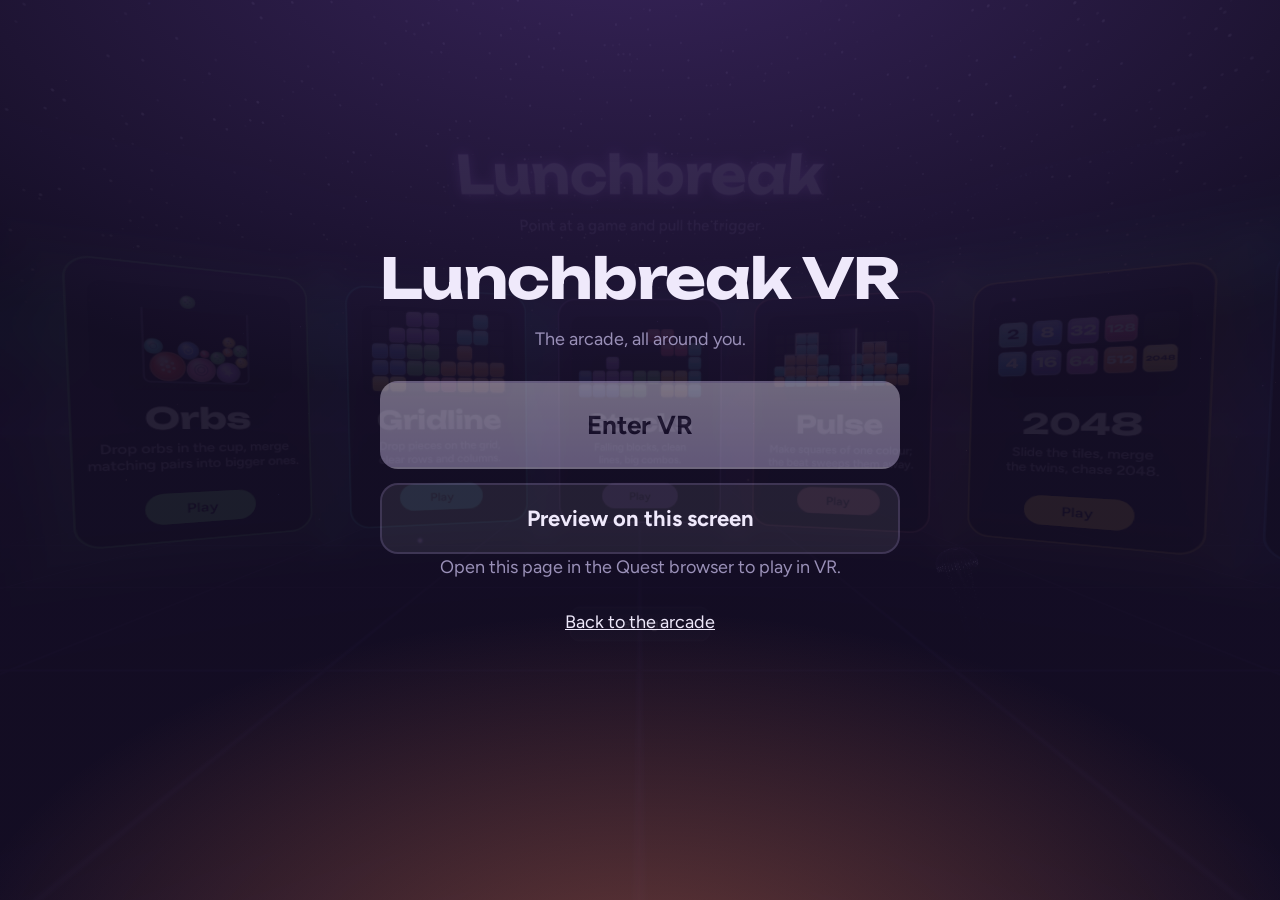
==== vr.html @ 334d7720 "Deploy c5d18cc" ====
<!doctype html>
<html lang="en">
  <head>
    <meta charset="UTF-8" />
    <meta name="viewport" content="width=device-width, initial-scale=1, viewport-fit=cover" />
    <meta name="theme-color" content="#140e24" />
    <meta name="robots" content="noindex, nofollow" />
    <link rel="manifest" href="./vr.webmanifest" />
    <link rel="icon" href="./icons/icon.svg" type="image/svg+xml" />
    <link rel="apple-touch-icon" href="./icons/apple-touch-icon.png" />
    <title>Lunchbreak VR</title>
    <script type="module" crossorigin src="./assets/vr-BE7h3AgM.js"></script>
    <link rel="modulepreload" crossorigin href="./assets/registry-BrJNY1yS.js">
    <link rel="stylesheet" crossorigin href="./assets/registry-CEw8fi06.css">
    <link rel="stylesheet" crossorigin href="./assets/vr-CrEPD-GL.css">
  </head>
  <body>
    <div id="vr"></div>
  </body>
</html>
---- assets/registry-CEw8fi06.css ----
@font-face{font-family:Unbounded Variable;font-style:normal;font-display:swap;font-weight:200 900;src:url([data-uri])format("woff2-variations");unicode-range:U+460-52F,U+1C80-1C8A,U+20B4,U+2DE0-2DFF,U+A640-A69F,U+FE2E-FE2F}@font-face{font-family:Unbounded Variable;font-style:normal;font-display:swap;font-weight:200 900;src:url(./unbounded-cyrillic-wght-normal-C627f1f8.woff2)format("woff2-variations");unicode-range:U+301,U+400-45F,U+490-491,U+4B0-4B1,U+2116}@font-face{font-family:Unbounded Variable;font-style:normal;font-display:swap;font-weight:200 900;src:url(./unbounded-vietnamese-wght-normal-rat7GD3o.woff2)format("woff2-variations");unicode-range:U+102-103,U+110-111,U+128-129,U+168-169,U+1A0-1A1,U+1AF-1B0,U+300-301,U+303-304,U+308-309,U+323,U+329,U+1EA0-1EF9,U+20AB}@font-face{font-family:Unbounded Variable;font-style:normal;font-display:swap;font-weight:200 900;src:url(./unbounded-latin-ext-wght-normal-D6H-S6MW.woff2)format("woff2-variations");unicode-range:U+100-2BA,U+2BD-2C5,U+2C7-2CC,U+2CE-2D7,U+2DD-2FF,U+304,U+308,U+329,U+1D00-1DBF,U+1E00-1E9F,U+1EF2-1EFF,U+2020,U+20A0-20AB,U+20AD-20C0,U+2113,U+2C60-2C7F,U+A720-A7FF}@font-face{font-family:Unbounded Variable;font-style:normal;font-display:swap;font-weight:200 900;src:url(./unbounded-latin-wght-normal-D5afBTBx.woff2)format("woff2-variations");unicode-range:U+??,U+131,U+152-153,U+2BB-2BC,U+2C6,U+2DA,U+2DC,U+304,U+308,U+329,U+2000-206F,U+20AC,U+2122,U+2191,U+2193,U+2212,U+2215,U+FEFF,U+FFFD}@font-face{font-family:Figtree Variable;font-style:normal;font-display:swap;font-weight:300 900;src:url(./figtree-latin-ext-wght-normal-DCwSJGxG.woff2)format("woff2-variations");unicode-range:U+100-2BA,U+2BD-2C5,U+2C7-2CC,U+2CE-2D7,U+2DD-2FF,U+304,U+308,U+329,U+1D00-1DBF,U+1E00-1E9F,U+1EF2-1EFF,U+2020,U+20A0-20AB,U+20AD-20C0,U+2113,U+2C60-2C7F,U+A720-A7FF}@font-face{font-family:Figtree Variable;font-style:normal;font-display:swap;font-weight:300 900;src:url(./figtree-latin-wght-normal-D_ZTVpCC.woff2)format("woff2-variations");unicode-range:U+??,U+131,U+152-153,U+2BB-2BC,U+2C6,U+2DA,U+2DC,U+304,U+308,U+329,U+2000-206F,U+20AC,U+2122,U+2191,U+2193,U+2212,U+2215,U+FEFF,U+FFFD}:root{--ink:#140e24;--dusk:#24173b;--plum:#3b2660;--text:#efe9fb;--muted:#9a90b8;--line:#c4b0ff29;--panel:#1e1434db;--gold:#ffd166;--violet:#c38bff;--font-display:"Unbounded Variable", "Arial Rounded MT Bold", system-ui, sans-serif;--font-body:"Figtree Variable", system-ui, -apple-system, "Segoe UI", sans-serif;--lightningcss-light: ;--lightningcss-dark:initial;color-scheme:dark}*{box-sizing:border-box}html,body{min-height:100%;margin:0}body{background:radial-gradient(110% 70% at 50% -12%, var(--plum) 0%, #1d1332 52%, var(--ink) 100%) fixed, var(--ink);color:var(--text);font-family:var(--font-body);-webkit-font-smoothing:antialiased;-webkit-tap-highlight-color:transparent;font-size:16px;line-height:1.5}body[data-view=game]{overscroll-behavior:none;touch-action:none;-webkit-user-select:none;user-select:none;-webkit-touch-callout:none;position:fixed;inset:0;overflow:hidden}#app{min-height:100dvh}button{font:inherit;color:inherit}:focus-visible{outline:2px solid var(--violet);outline-offset:3px}.home{max-width:760px;padding:max(56px, env(safe-area-inset-top)) 16px 48px;margin:0 auto}.home-mark{font-family:var(--font-display);letter-spacing:-.03em;align-items:flex-end;gap:.08em;margin:0;font-size:clamp(36px,8vw,60px);font-weight:700;line-height:1;display:flex}.mark-block{background:linear-gradient(180deg, #ffe4a3, var(--gold) 45%, #c99c3e);border-radius:.09em;width:.36em;height:.36em;box-shadow:inset 0 .04em #ffffff73}.mark-block:nth-child(2){background:linear-gradient(#a6efff,#5ee0f0 45%,#3aa6b4);height:.74em}.mark-block:nth-child(3){background:linear-gradient(180deg, #e3c8ff, var(--violet) 45%, #8e5fc2);margin-right:.22em}.home-sub{color:var(--muted);margin:12px 0 0;font-size:18px}.streak{border:1px dashed var(--line);background:#ffffff08;border-radius:16px;gap:2px;margin-top:22px;padding:12px 18px 12px 16px;display:inline-grid}.streak strong{font-family:var(--font-display);font-size:18px;font-weight:600}.streak span{color:var(--muted);font-size:14px}.streak.hot{border-style:solid;border-color:color-mix(in srgb, var(--gold) 50%, transparent);background:linear-gradient(90deg,#ffd1661f,#ffd16605)}.streak.hot strong{color:var(--gold)}.vr-link{border:1px solid color-mix(in srgb, var(--violet) 55%, transparent);color:var(--text);background:linear-gradient(90deg,#c38bff29,#c38bff08);border-radius:16px;gap:2px;margin:22px 0 0 12px;padding:12px 18px;text-decoration:none;display:inline-grid}.vr-link strong{font-family:var(--font-display);color:var(--violet);font-size:18px;font-weight:600}.vr-link span{color:var(--muted);font-size:14px}.game-list{gap:16px;margin-top:36px;display:grid}.game-card{background:var(--panel);border:1px solid var(--line);color:inherit;border-radius:22px;grid-template-columns:220px minmax(0,1fr) auto;grid-template-areas:"preview head play""preview bests play""preview daily play";align-content:center;column-gap:24px;padding:20px 24px 20px 20px;text-decoration:none;transition:border-color .15s,transform .15s;display:grid}a.game-card:hover{border-color:#c4b0ff6b;transform:translateY(-2px)}.game-preview{object-fit:contain;grid-area:preview;align-self:center;width:220px;min-width:0;height:112px;display:block}.game-head{grid-area:head;min-width:0}.game-head h2{font-family:var(--font-display);letter-spacing:-.01em;margin:0;font-size:26px;font-weight:600}.game-head p{color:var(--muted);margin:4px 0 10px}.game-bests{flex-wrap:wrap;grid-area:bests;gap:2px 16px;margin:0;padding:0;font-size:14px;list-style:none;display:flex}.game-card .game-daily{color:var(--gold);grid-area:daily;margin:10px 0 0;font-size:14px;font-weight:700}.game-card .game-daily.done{color:var(--muted);font-weight:600}.play-pill{background:var(--text);color:var(--ink);border-radius:999px;grid-area:play;align-self:center;padding:10px 22px;font-weight:800}@media (max-width:620px){.game-card{border-radius:18px;grid-template-columns:96px minmax(0,1fr) auto;grid-template-areas:"preview head head""bests bests bests""daily daily play";column-gap:14px;padding:14px 14px 14px 12px}.game-preview{width:96px;height:72px}.game-head{align-self:center}.game-head h2{font-size:21px}.game-head p{margin:2px 0 0;font-size:14px;line-height:1.35}.game-bests{color:color-mix(in srgb, var(--text) 85%, transparent);gap:0 12px;margin-top:10px;font-size:13px}.game-card .game-daily{align-self:center;margin:8px 0 0;font-size:13px}.play-pill{justify-self:end;margin-top:8px;padding:7px 16px;font-size:14px}}.touch-pad{touch-action:none;flex:none;justify-content:space-between;align-items:flex-end;gap:12px;padding:6px 14px 12px;display:flex}.pad-left{grid-template-columns:repeat(3, var(--pad,58px));grid-template-rows:repeat(2, var(--pad,58px));gap:8px;display:grid}.pad-hold{grid-area:1/1}.pad-up{grid-area:1/2}.pad-l{grid-area:2/1}.pad-down{grid-area:2/2}.pad-r{grid-area:2/3}.pad-right{align-items:flex-end;gap:12px;display:flex}.pad-btn{border:1px solid var(--line);color:var(--text);touch-action:none;-webkit-user-select:none;user-select:none;background:#ffffff12;border-radius:18px;place-items:center;padding:0;transition:background 80ms,transform 80ms;display:grid}.pad-ccw{width:calc(var(--pad,58px) * 1.1);height:calc(var(--pad,58px) * 1.1);border-radius:50%}.pad-cw{width:calc(var(--pad,58px) * 1.3);height:calc(var(--pad,58px) * 1.3);margin-bottom:calc(var(--pad,58px) * .55);border-radius:50%}.pad-btn.down{background:#c38bff61;transform:scale(.94)}.pad-hold span{font-size:14px;font-weight:800}.pad-btn svg{width:26px;height:26px}@media (max-width:380px){.touch-pad{--pad:50px}}
---- assets/vr-CrEPD-GL.css ----
body{background:#05040a;position:fixed;inset:0;overflow:hidden}#vr{position:absolute;inset:0}#vr canvas{touch-action:none;display:block}.vr-entry{background:radial-gradient(90% 70% at 50% 110%,#ff8a5c59 0%,#0000 60%),radial-gradient(110% 80% at 50% -10%,#3b2660f2 0%,#140e24eb 70%);place-items:center;padding:16px;transition:opacity .4s;display:grid;position:absolute;inset:0}.vr-entry[hidden]{display:none}.vr-card{text-align:center;width:min(520px,100%)}.vr-card h1{font-family:var(--font-display);letter-spacing:-.02em;margin:0 0 6px;font-size:clamp(36px,7vw,56px)}.vr-card p{color:var(--muted);margin:0 0 28px;font-size:18px}.vr-actions{gap:14px;display:grid}.vr-btn{appearance:none;border:2px solid var(--line);color:var(--text);font:700 22px var(--font-body);cursor:pointer;background:#ffffff12;border-radius:18px;padding:20px 24px}.vr-btn.primary{color:#1a1030;background:linear-gradient(#f3ecff,#d6c8f5);border-color:#0000;padding:26px 24px;font-size:26px}.vr-btn small{opacity:.7;margin-top:4px;font-size:15px;font-weight:500;display:block}.vr-btn:hover{border-color:var(--violet)}.vr-btn[disabled]{opacity:.4;cursor:default}.vr-note{color:var(--muted);margin-top:22px;font-size:15px}.vr-note a{color:var(--text)}.vr-back{appearance:none;border:1px solid var(--line);color:var(--text);font:600 15px var(--font-body);cursor:pointer;background:#140e24b3;border-radius:999px;padding:8px 16px;position:absolute;top:16px;left:16px}.vr-back[hidden]{display:none}
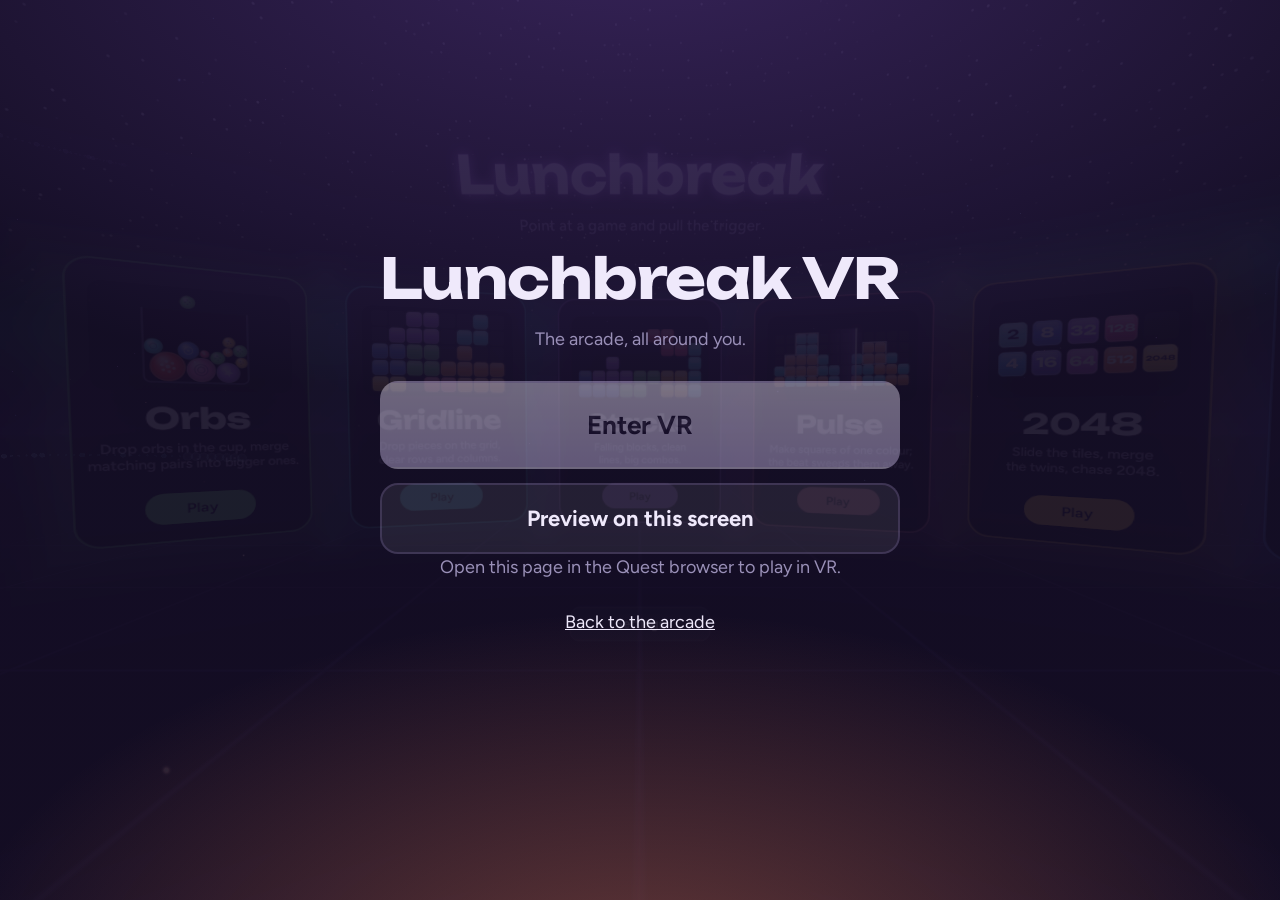
==== commit a837508c: "Deploy c56fcbf" ====
--- a/vr.html
+++ b/vr.html
@@ -9,7 +9,7 @@
     <link rel="icon" href="./icons/icon.svg" type="image/svg+xml" />
     <link rel="apple-touch-icon" href="./icons/apple-touch-icon.png" />
     <title>Lunchbreak VR</title>
-    <script type="module" crossorigin src="./assets/vr-BE7h3AgM.js"></script>
+    <script type="module" crossorigin src="./assets/vr-UDt3ryY3.js"></script>
     <link rel="modulepreload" crossorigin href="./assets/registry-BrJNY1yS.js">
     <link rel="stylesheet" crossorigin href="./assets/registry-CEw8fi06.css">
     <link rel="stylesheet" crossorigin href="./assets/vr-CrEPD-GL.css">
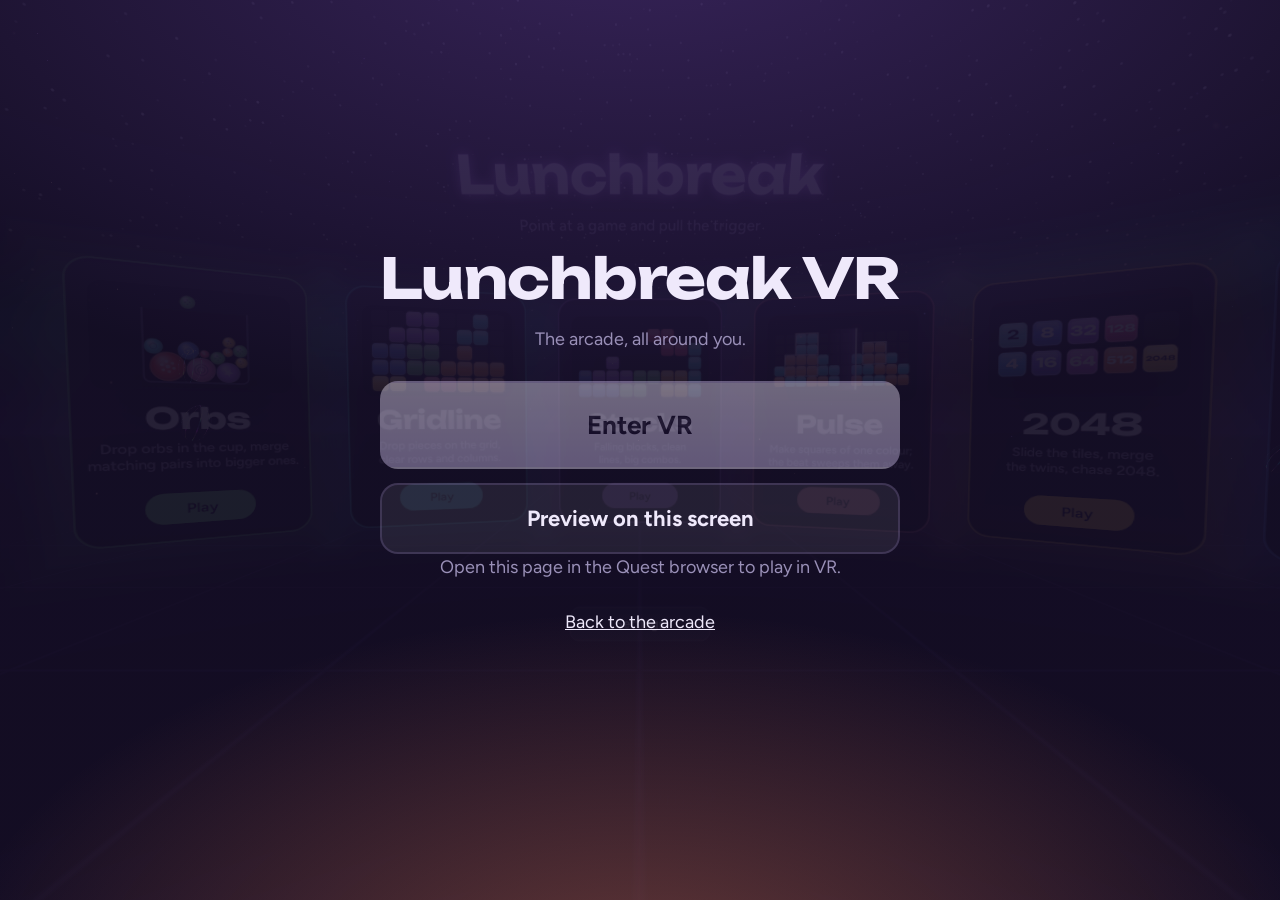
==== commit 540cfd56: "Deploy 8594c7a" ====
--- a/vr.html
+++ b/vr.html
@@ -9,8 +9,8 @@
     <link rel="icon" href="./icons/icon.svg" type="image/svg+xml" />
     <link rel="apple-touch-icon" href="./icons/apple-touch-icon.png" />
     <title>Lunchbreak VR</title>
-    <script type="module" crossorigin src="./assets/vr-UDt3ryY3.js"></script>
-    <link rel="modulepreload" crossorigin href="./assets/registry-BrJNY1yS.js">
+    <script type="module" crossorigin src="./assets/vr-C1g5RxYZ.js"></script>
+    <link rel="modulepreload" crossorigin href="./assets/registry-WLbK2Ex8.js">
     <link rel="stylesheet" crossorigin href="./assets/registry-CEw8fi06.css">
     <link rel="stylesheet" crossorigin href="./assets/vr-CrEPD-GL.css">
   </head>
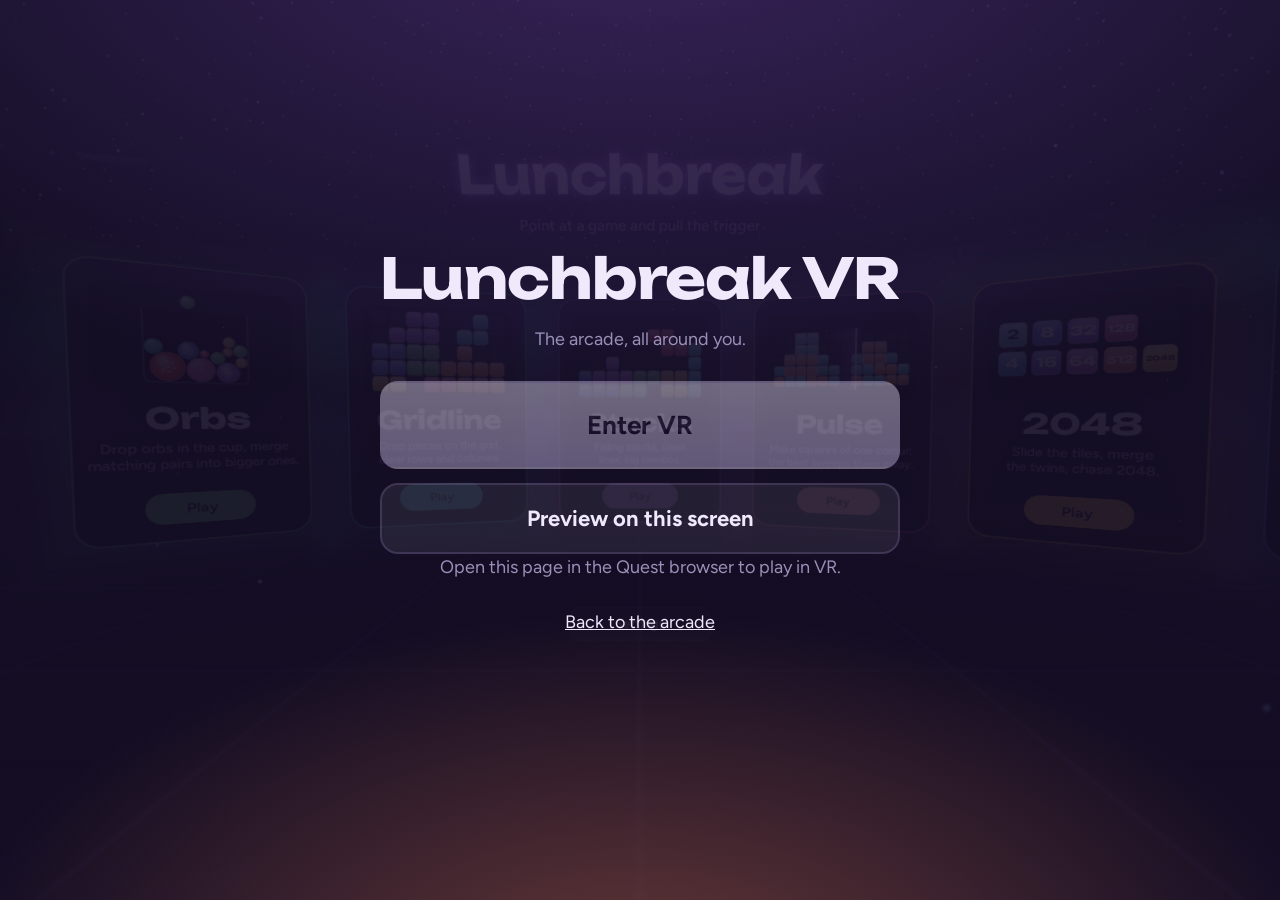
==== commit a588adba: "Deploy e580e94" ====
--- a/vr.html
+++ b/vr.html
@@ -9,7 +9,7 @@
     <link rel="icon" href="./icons/icon.svg" type="image/svg+xml" />
     <link rel="apple-touch-icon" href="./icons/apple-touch-icon.png" />
     <title>Lunchbreak VR</title>
-    <script type="module" crossorigin src="./assets/vr-C1g5RxYZ.js"></script>
+    <script type="module" crossorigin src="./assets/vr-BOgiZml8.js"></script>
     <link rel="modulepreload" crossorigin href="./assets/registry-WLbK2Ex8.js">
     <link rel="stylesheet" crossorigin href="./assets/registry-CEw8fi06.css">
     <link rel="stylesheet" crossorigin href="./assets/vr-CrEPD-GL.css">
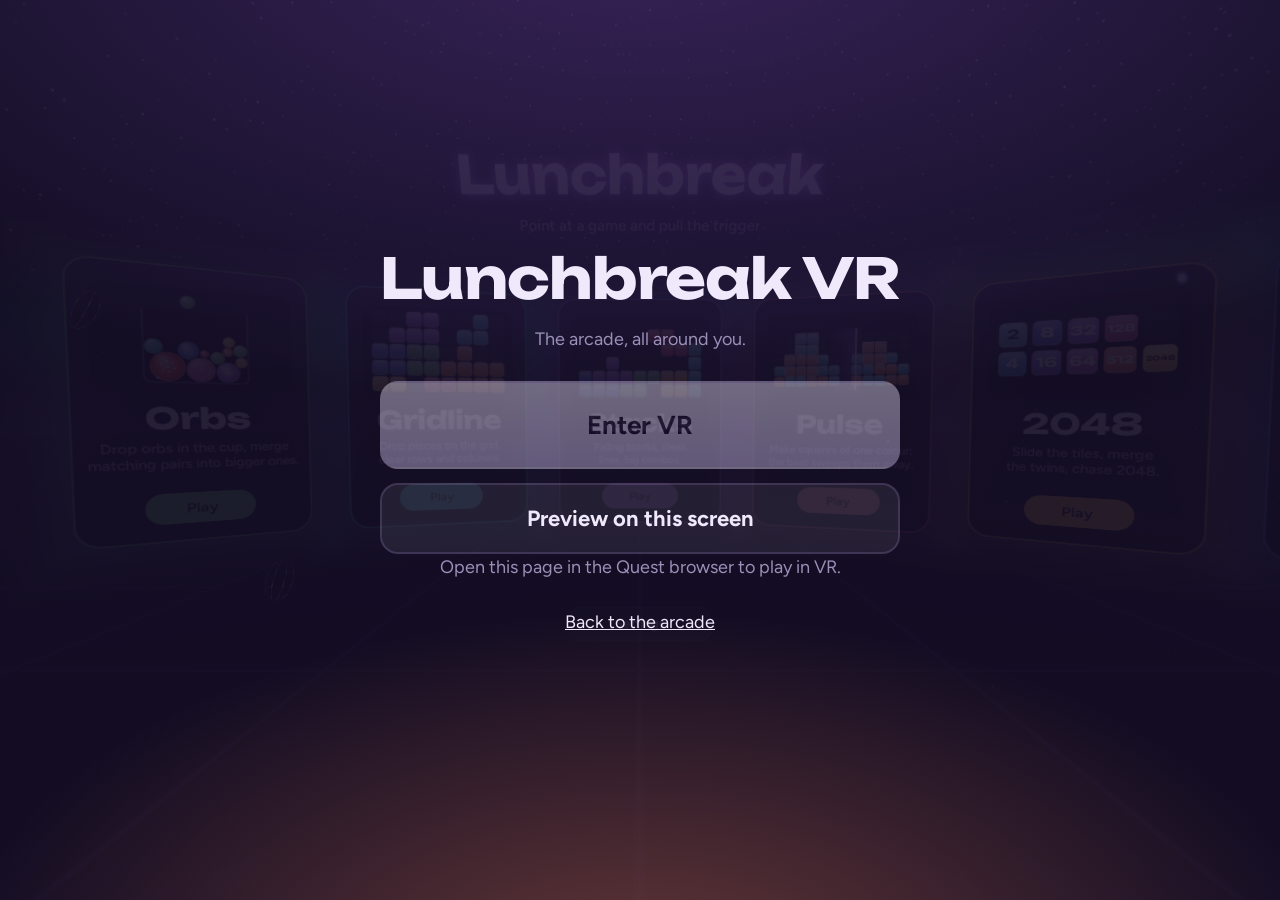
==== commit 56de8c6c: "Deploy 0cb4b0c" ====
--- a/vr.html
+++ b/vr.html
@@ -9,7 +9,7 @@
     <link rel="icon" href="./icons/icon.svg" type="image/svg+xml" />
     <link rel="apple-touch-icon" href="./icons/apple-touch-icon.png" />
     <title>Lunchbreak VR</title>
-    <script type="module" crossorigin src="./assets/vr-BOgiZml8.js"></script>
+    <script type="module" crossorigin src="./assets/vr-CitDtN5o.js"></script>
     <link rel="modulepreload" crossorigin href="./assets/registry-WLbK2Ex8.js">
     <link rel="stylesheet" crossorigin href="./assets/registry-CEw8fi06.css">
     <link rel="stylesheet" crossorigin href="./assets/vr-CrEPD-GL.css">
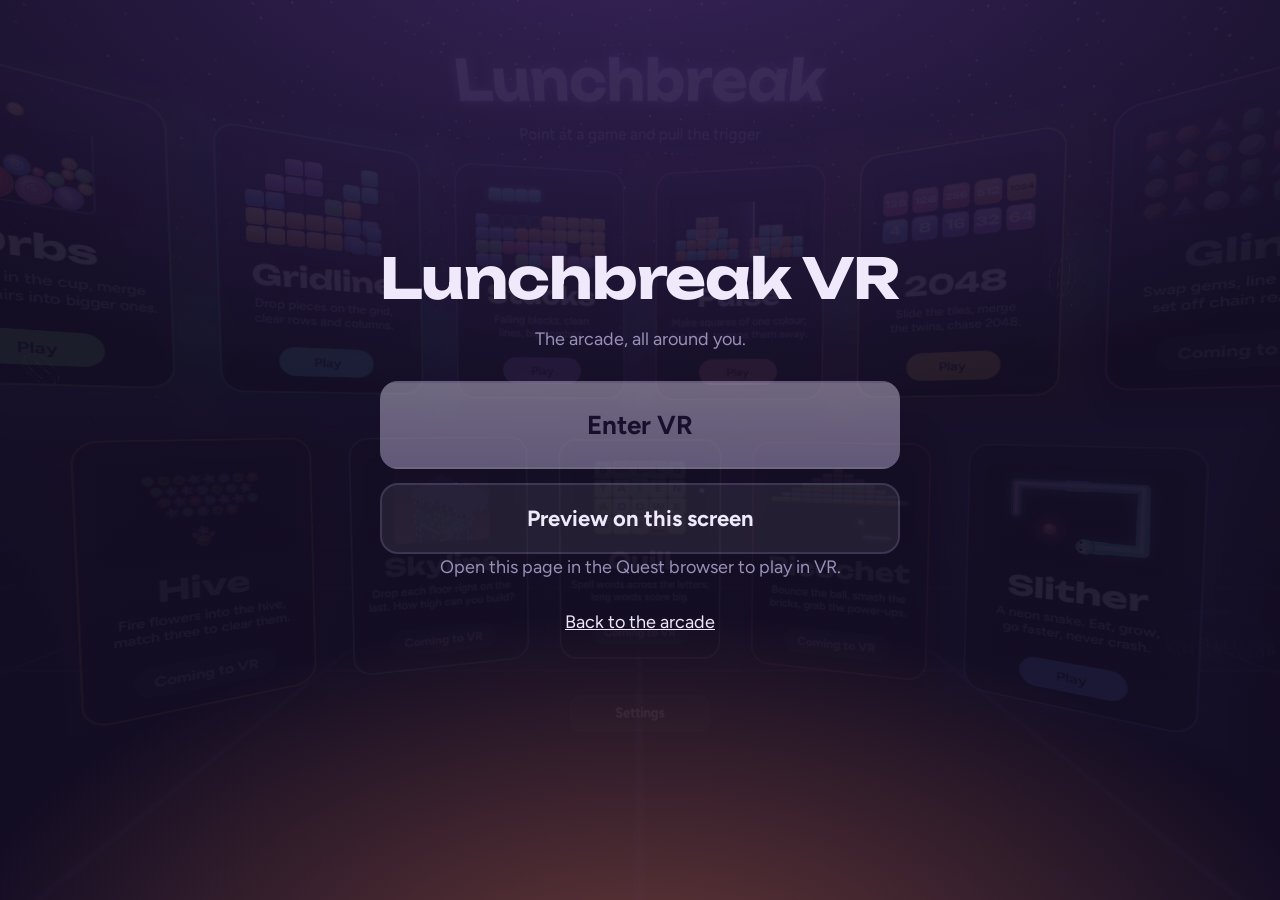
==== commit d8286493: "Deploy 7582f03" ====
--- a/vr.html
+++ b/vr.html
@@ -9,9 +9,9 @@
     <link rel="icon" href="./icons/icon.svg" type="image/svg+xml" />
     <link rel="apple-touch-icon" href="./icons/apple-touch-icon.png" />
     <title>Lunchbreak VR</title>
-    <script type="module" crossorigin src="./assets/vr-CitDtN5o.js"></script>
-    <link rel="modulepreload" crossorigin href="./assets/registry-WLbK2Ex8.js">
-    <link rel="stylesheet" crossorigin href="./assets/registry-CEw8fi06.css">
+    <script type="module" crossorigin src="./assets/vr-CojUW70l.js"></script>
+    <link rel="modulepreload" crossorigin href="./assets/registry-b6H3vZsk.js">
+    <link rel="stylesheet" crossorigin href="./assets/registry-BLpkn-fs.css">
     <link rel="stylesheet" crossorigin href="./assets/vr-CrEPD-GL.css">
   </head>
   <body>
--- a/assets/registry-BLpkn-fs.css
+++ b/assets/registry-BLpkn-fs.css
@@ -0,0 +1 @@
+@font-face{font-family:Unbounded Variable;font-style:normal;font-display:swap;font-weight:200 900;src:url([data-uri])format("woff2-variations");unicode-range:U+460-52F,U+1C80-1C8A,U+20B4,U+2DE0-2DFF,U+A640-A69F,U+FE2E-FE2F}@font-face{font-family:Unbounded Variable;font-style:normal;font-display:swap;font-weight:200 900;src:url(./unbounded-cyrillic-wght-normal-C627f1f8.woff2)format("woff2-variations");unicode-range:U+301,U+400-45F,U+490-491,U+4B0-4B1,U+2116}@font-face{font-family:Unbounded Variable;font-style:normal;font-display:swap;font-weight:200 900;src:url(./unbounded-vietnamese-wght-normal-rat7GD3o.woff2)format("woff2-variations");unicode-range:U+102-103,U+110-111,U+128-129,U+168-169,U+1A0-1A1,U+1AF-1B0,U+300-301,U+303-304,U+308-309,U+323,U+329,U+1EA0-1EF9,U+20AB}@font-face{font-family:Unbounded Variable;font-style:normal;font-display:swap;font-weight:200 900;src:url(./unbounded-latin-ext-wght-normal-D6H-S6MW.woff2)format("woff2-variations");unicode-range:U+100-2BA,U+2BD-2C5,U+2C7-2CC,U+2CE-2D7,U+2DD-2FF,U+304,U+308,U+329,U+1D00-1DBF,U+1E00-1E9F,U+1EF2-1EFF,U+2020,U+20A0-20AB,U+20AD-20C0,U+2113,U+2C60-2C7F,U+A720-A7FF}@font-face{font-family:Unbounded Variable;font-style:normal;font-display:swap;font-weight:200 900;src:url(./unbounded-latin-wght-normal-D5afBTBx.woff2)format("woff2-variations");unicode-range:U+??,U+131,U+152-153,U+2BB-2BC,U+2C6,U+2DA,U+2DC,U+304,U+308,U+329,U+2000-206F,U+20AC,U+2122,U+2191,U+2193,U+2212,U+2215,U+FEFF,U+FFFD}@font-face{font-family:Figtree Variable;font-style:normal;font-display:swap;font-weight:300 900;src:url(./figtree-latin-ext-wght-normal-DCwSJGxG.woff2)format("woff2-variations");unicode-range:U+100-2BA,U+2BD-2C5,U+2C7-2CC,U+2CE-2D7,U+2DD-2FF,U+304,U+308,U+329,U+1D00-1DBF,U+1E00-1E9F,U+1EF2-1EFF,U+2020,U+20A0-20AB,U+20AD-20C0,U+2113,U+2C60-2C7F,U+A720-A7FF}@font-face{font-family:Figtree Variable;font-style:normal;font-display:swap;font-weight:300 900;src:url(./figtree-latin-wght-normal-D_ZTVpCC.woff2)format("woff2-variations");unicode-range:U+??,U+131,U+152-153,U+2BB-2BC,U+2C6,U+2DA,U+2DC,U+304,U+308,U+329,U+2000-206F,U+20AC,U+2122,U+2191,U+2193,U+2212,U+2215,U+FEFF,U+FFFD}:root{--ink:#140e24;--dusk:#24173b;--plum:#3b2660;--text:#efe9fb;--muted:#9a90b8;--line:#c4b0ff29;--panel:#1e1434db;--gold:#ffd166;--violet:#c38bff;--font-display:"Unbounded Variable", "Arial Rounded MT Bold", system-ui, sans-serif;--font-body:"Figtree Variable", system-ui, -apple-system, "Segoe UI", sans-serif;--lightningcss-light: ;--lightningcss-dark:initial;color-scheme:dark}*{box-sizing:border-box}html,body{min-height:100%;margin:0}body{background:radial-gradient(110% 70% at 50% -12%, var(--plum) 0%, #1d1332 52%, var(--ink) 100%) fixed, var(--ink);color:var(--text);font-family:var(--font-body);-webkit-font-smoothing:antialiased;-webkit-tap-highlight-color:transparent;font-size:16px;line-height:1.5}body[data-view=game]{overscroll-behavior:none;touch-action:none;-webkit-user-select:none;user-select:none;-webkit-touch-callout:none;position:fixed;inset:0;overflow:hidden}#app{min-height:100dvh}button{font:inherit;color:inherit}:focus-visible{outline:2px solid var(--violet);outline-offset:3px}.home{max-width:760px;padding:max(32px, env(safe-area-inset-top)) 16px 48px;margin:0 auto}.home-head{border-bottom:1px solid var(--line);grid-template-columns:minmax(0,1fr) auto;align-items:center;column-gap:24px;padding-bottom:20px;display:grid}.home-head .streak{grid-area:1/2/span 2;max-width:280px;margin-top:0}.home-mark{font-family:var(--font-display);letter-spacing:-.03em;align-items:flex-end;gap:.08em;margin:0;font-size:clamp(28px,6vw,38px);font-weight:700;line-height:1;display:flex}.mark-block{background:linear-gradient(180deg, #ffe4a3, var(--gold) 45%, #c99c3e);border-radius:.09em;width:.36em;height:.36em;box-shadow:inset 0 .04em #ffffff73}.mark-block:nth-child(2){background:linear-gradient(#a6efff,#5ee0f0 45%,#3aa6b4);height:.74em}.mark-block:nth-child(3){background:linear-gradient(180deg, #e3c8ff, var(--violet) 45%, #8e5fc2);margin-right:.22em}.home-sub{color:var(--muted);margin:6px 0 0;font-size:15px}.streak{border:1px dashed var(--line);background:#ffffff08;border-radius:12px;gap:2px;margin-top:14px;padding:8px 14px 8px 12px;display:inline-grid}.streak strong{font-family:var(--font-display);font-size:15px;font-weight:600}.streak span{color:var(--muted);font-size:13px}.streak.hot{border-style:solid;border-color:color-mix(in srgb, var(--gold) 50%, transparent);background:linear-gradient(90deg,#ffd1661f,#ffd16605)}.streak.hot strong{color:var(--gold)}.vr-link{border:1px solid color-mix(in srgb, var(--violet) 55%, transparent);color:var(--text);background:linear-gradient(90deg,#c38bff29,#c38bff08);border-radius:16px;gap:2px;margin:22px 0 0 12px;padding:12px 18px;text-decoration:none;display:inline-grid}.vr-link strong{font-family:var(--font-display);color:var(--violet);font-size:18px;font-weight:600}.vr-link span{color:var(--muted);font-size:14px}.game-list{gap:16px;margin-top:20px;display:grid}.game-card{background:var(--panel);border:1px solid var(--line);color:inherit;border-radius:22px;grid-template-columns:220px minmax(0,1fr) auto;grid-template-areas:"preview head play""preview bests play""preview daily play";align-content:center;column-gap:24px;padding:20px 24px 20px 20px;text-decoration:none;transition:border-color .15s,transform .15s;display:grid}a.game-card:hover{border-color:#c4b0ff6b;transform:translateY(-2px)}.game-preview{object-fit:contain;grid-area:preview;align-self:center;width:220px;min-width:0;height:112px;display:block}.game-head{grid-area:head;min-width:0}.game-head h2{font-family:var(--font-display);letter-spacing:-.01em;margin:0;font-size:26px;font-weight:600}.game-head p{color:var(--muted);margin:4px 0 10px}.game-bests{flex-wrap:wrap;grid-area:bests;gap:2px 16px;margin:0;padding:0;font-size:14px;list-style:none;display:flex}.game-card .game-daily{color:var(--gold);grid-area:daily;margin:10px 0 0;font-size:14px;font-weight:700}.game-card .game-daily.done{color:var(--muted);font-weight:600}.play-pill{background:var(--text);color:var(--ink);border-radius:999px;grid-area:play;align-self:center;padding:10px 22px;font-weight:800}@media (max-width:620px){.home-head{border-bottom:0;grid-template-columns:minmax(0,1fr);padding-bottom:0}.home-head .streak{flex-wrap:wrap;grid-area:auto/1;align-items:baseline;column-gap:8px;max-width:none;margin-top:14px;display:flex}.game-card{border-radius:18px;grid-template-columns:96px minmax(0,1fr) auto;grid-template-areas:"preview head head""bests bests bests""daily daily play";column-gap:14px;padding:14px 14px 14px 12px}.game-preview{width:96px;height:72px}.game-head{align-self:center}.game-head h2{font-size:21px}.game-head p{margin:2px 0 0;font-size:14px;line-height:1.35}.game-bests{color:color-mix(in srgb, var(--text) 85%, transparent);gap:0 12px;margin-top:10px;font-size:13px}.game-card .game-daily{align-self:center;margin:8px 0 0;font-size:13px}.play-pill{justify-self:end;margin-top:8px;padding:7px 16px;font-size:14px}}@media (min-width:760px){.home{max-width:1160px;padding-inline:24px}.game-list{grid-template-columns:repeat(auto-fill,minmax(300px,1fr));gap:20px;margin-top:24px}.game-card{grid-template:"preview preview""head head""bests bests"1fr"daily play"/minmax(0,1fr) auto;align-content:stretch;column-gap:16px;padding:14px 18px 18px}a.game-card:hover{transform:translateY(-3px)}.game-preview{aspect-ratio:2;background:#0000002e;border-radius:14px;width:100%;height:auto;margin-bottom:14px}.game-head h2{font-size:23px}.game-head p{margin:4px 0 12px;font-size:15px}.game-bests{align-self:start}.game-card .game-daily{align-self:center;margin:14px 0 0}.play-pill{align-self:end;margin-top:14px;padding:8px 20px}}:root[data-glide]::view-transition-old(root){transform-origin:var(--glide-x,50vw) var(--glide-y,50vh);will-change:transform, opacity}:root[data-glide]::view-transition-new(root){transform-origin:var(--glide-x,50vw) var(--glide-y,50vh);will-change:transform, opacity}:root[data-glide=in]::view-transition-old(root){--glide-to:1.16;animation:.38s cubic-bezier(.5,0,.75,0) both glide-away}:root[data-glide=in]::view-transition-new(root){--glide-from:.9;animation:.48s cubic-bezier(.16,1,.3,1) 70ms both glide-arrive}:root[data-glide=out]::view-transition-old(root){--glide-to:.9;animation:.34s cubic-bezier(.5,0,.75,0) both glide-away}:root[data-glide=out]::view-transition-new(root){--glide-from:1.1;animation:.48s cubic-bezier(.16,1,.3,1) 60ms both glide-arrive}:root[data-glide=swap]::view-transition-old(root){--glide-to:1;--glide-from:1;animation-duration:.22s;animation-timing-function:ease}:root[data-glide=swap]::view-transition-new(root){--glide-to:1;--glide-from:1;animation-duration:.22s;animation-timing-function:ease}:root[data-glide-level=reduced]::view-transition-old(root){--glide-to:1;--glide-from:1;animation-duration:.22s;animation-timing-function:ease}:root[data-glide-level=reduced]::view-transition-new(root){--glide-to:1;--glide-from:1;animation-duration:.22s;animation-timing-function:ease}@media (prefers-reduced-motion:reduce){:root[data-glide]::view-transition-old(root){--glide-to:1;--glide-from:1;animation-duration:.22s;animation-delay:0s}:root[data-glide]::view-transition-new(root){--glide-to:1;--glide-from:1;animation-duration:.22s;animation-delay:0s}}@keyframes glide-away{to{opacity:0;transform:scale(var(--glide-to,1))}}@keyframes glide-arrive{0%{opacity:0;transform:scale(var(--glide-from,1))}}.touch-pad{touch-action:none;flex:none;justify-content:space-between;align-items:flex-end;gap:12px;padding:6px 14px 12px;display:flex}.pad-left{grid-template-columns:repeat(3, var(--pad,58px));grid-template-rows:repeat(2, var(--pad,58px));gap:8px;display:grid}.pad-hold{grid-area:1/1}.pad-up{grid-area:1/2}.pad-l{grid-area:2/1}.pad-down{grid-area:2/2}.pad-r{grid-area:2/3}.pad-right{align-items:flex-end;gap:12px;display:flex}.pad-btn{border:1px solid var(--line);color:var(--text);touch-action:none;-webkit-user-select:none;user-select:none;background:#ffffff12;border-radius:18px;place-items:center;padding:0;transition:background 80ms,transform 80ms;display:grid}.pad-ccw{width:calc(var(--pad,58px) * 1.1);height:calc(var(--pad,58px) * 1.1);border-radius:50%}.pad-cw{width:calc(var(--pad,58px) * 1.3);height:calc(var(--pad,58px) * 1.3);margin-bottom:calc(var(--pad,58px) * .55);border-radius:50%}.pad-btn.down{background:#c38bff61;transform:scale(.94)}.pad-hold span{font-size:14px;font-weight:800}.pad-btn svg{width:26px;height:26px}@media (max-width:380px){.touch-pad{--pad:50px}}
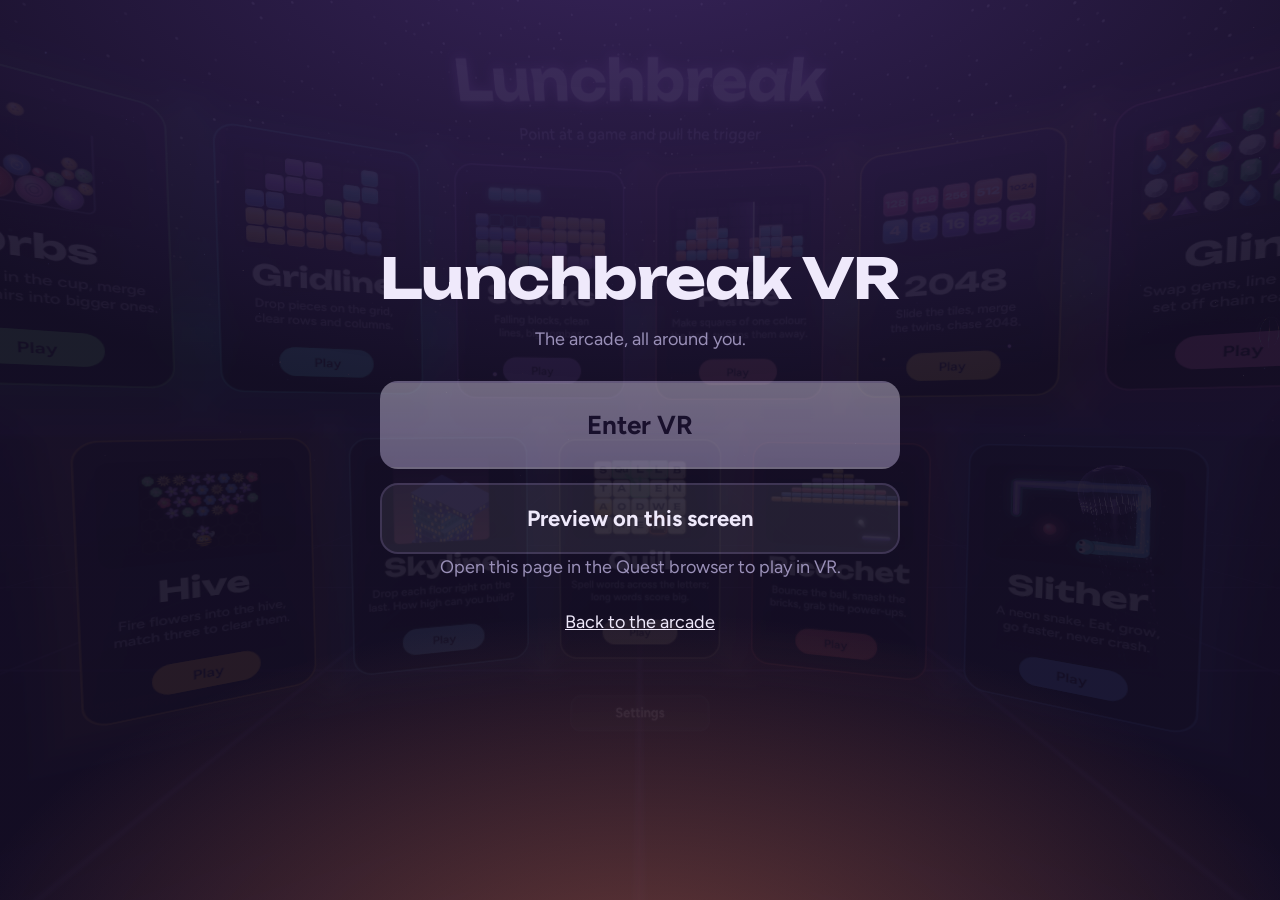
==== commit 5c937067: "Deploy a116d0e" ====
--- a/vr.html
+++ b/vr.html
@@ -9,8 +9,8 @@
     <link rel="icon" href="./icons/icon.svg" type="image/svg+xml" />
     <link rel="apple-touch-icon" href="./icons/apple-touch-icon.png" />
     <title>Lunchbreak VR</title>
-    <script type="module" crossorigin src="./assets/vr-CojUW70l.js"></script>
-    <link rel="modulepreload" crossorigin href="./assets/registry-b6H3vZsk.js">
+    <script type="module" crossorigin src="./assets/vr-LH8Aml2M.js"></script>
+    <link rel="modulepreload" crossorigin href="./assets/registry-m6OXKqQA.js">
     <link rel="stylesheet" crossorigin href="./assets/registry-BLpkn-fs.css">
     <link rel="stylesheet" crossorigin href="./assets/vr-CrEPD-GL.css">
   </head>
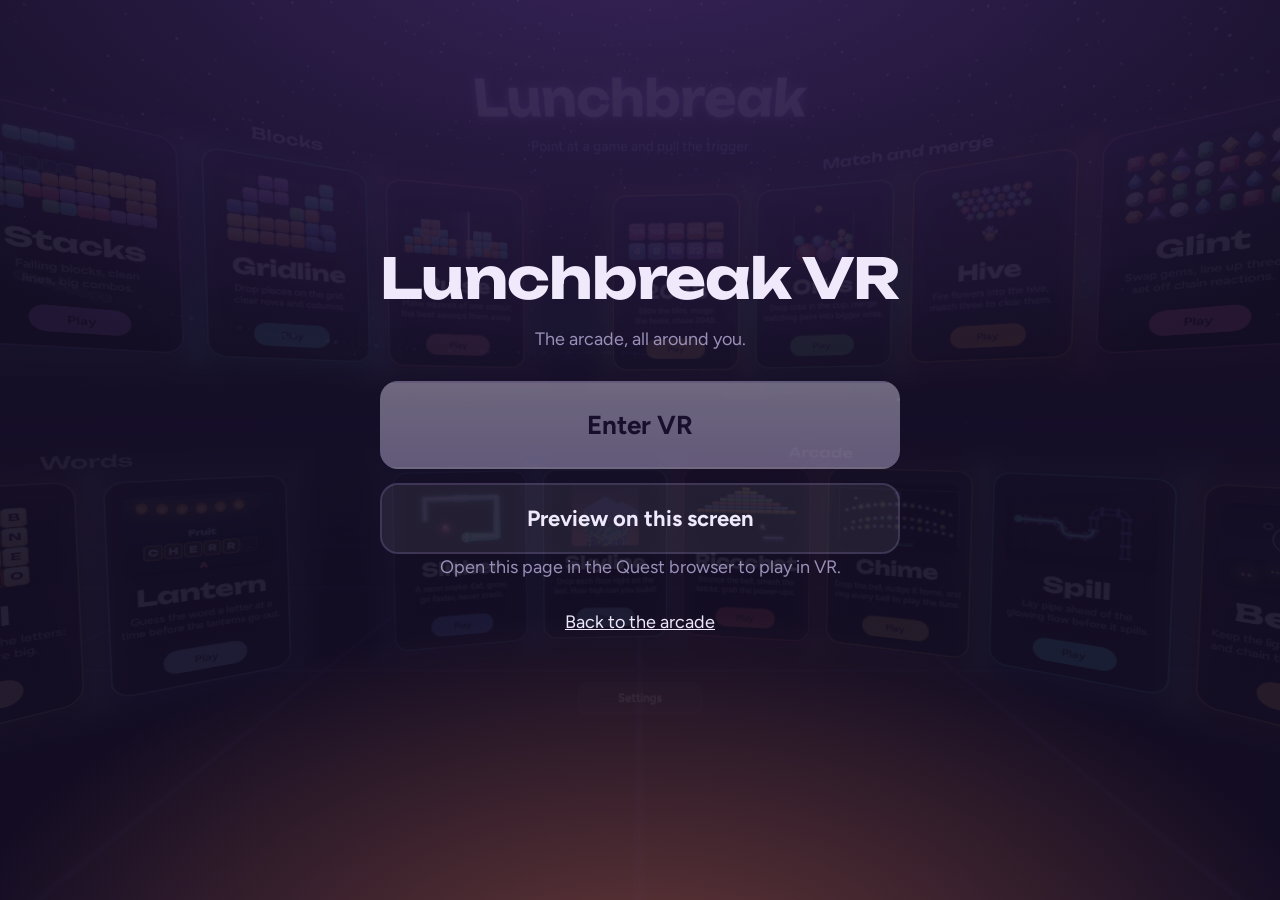
==== commit 0a5655b1: "Deploy a2bd518" ====
--- a/vr.html
+++ b/vr.html
@@ -9,9 +9,9 @@
     <link rel="icon" href="./icons/icon.svg" type="image/svg+xml" />
     <link rel="apple-touch-icon" href="./icons/apple-touch-icon.png" />
     <title>Lunchbreak VR</title>
-    <script type="module" crossorigin src="./assets/vr-LH8Aml2M.js"></script>
-    <link rel="modulepreload" crossorigin href="./assets/registry-m6OXKqQA.js">
-    <link rel="stylesheet" crossorigin href="./assets/registry-BLpkn-fs.css">
+    <script type="module" crossorigin src="./assets/vr-oZuym3J2.js"></script>
+    <link rel="modulepreload" crossorigin href="./assets/registry-CZHq-ppo.js">
+    <link rel="stylesheet" crossorigin href="./assets/registry-CITH0k1b.css">
     <link rel="stylesheet" crossorigin href="./assets/vr-CrEPD-GL.css">
   </head>
   <body>
--- a/assets/registry-CITH0k1b.css
+++ b/assets/registry-CITH0k1b.css
@@ -0,0 +1 @@
+@font-face{font-family:Unbounded Variable;font-style:normal;font-display:swap;font-weight:200 900;src:url([data-uri])format("woff2-variations");unicode-range:U+460-52F,U+1C80-1C8A,U+20B4,U+2DE0-2DFF,U+A640-A69F,U+FE2E-FE2F}@font-face{font-family:Unbounded Variable;font-style:normal;font-display:swap;font-weight:200 900;src:url(./unbounded-cyrillic-wght-normal-C627f1f8.woff2)format("woff2-variations");unicode-range:U+301,U+400-45F,U+490-491,U+4B0-4B1,U+2116}@font-face{font-family:Unbounded Variable;font-style:normal;font-display:swap;font-weight:200 900;src:url(./unbounded-vietnamese-wght-normal-rat7GD3o.woff2)format("woff2-variations");unicode-range:U+102-103,U+110-111,U+128-129,U+168-169,U+1A0-1A1,U+1AF-1B0,U+300-301,U+303-304,U+308-309,U+323,U+329,U+1EA0-1EF9,U+20AB}@font-face{font-family:Unbounded Variable;font-style:normal;font-display:swap;font-weight:200 900;src:url(./unbounded-latin-ext-wght-normal-D6H-S6MW.woff2)format("woff2-variations");unicode-range:U+100-2BA,U+2BD-2C5,U+2C7-2CC,U+2CE-2D7,U+2DD-2FF,U+304,U+308,U+329,U+1D00-1DBF,U+1E00-1E9F,U+1EF2-1EFF,U+2020,U+20A0-20AB,U+20AD-20C0,U+2113,U+2C60-2C7F,U+A720-A7FF}@font-face{font-family:Unbounded Variable;font-style:normal;font-display:swap;font-weight:200 900;src:url(./unbounded-latin-wght-normal-D5afBTBx.woff2)format("woff2-variations");unicode-range:U+??,U+131,U+152-153,U+2BB-2BC,U+2C6,U+2DA,U+2DC,U+304,U+308,U+329,U+2000-206F,U+20AC,U+2122,U+2191,U+2193,U+2212,U+2215,U+FEFF,U+FFFD}@font-face{font-family:Figtree Variable;font-style:normal;font-display:swap;font-weight:300 900;src:url(./figtree-latin-ext-wght-normal-DCwSJGxG.woff2)format("woff2-variations");unicode-range:U+100-2BA,U+2BD-2C5,U+2C7-2CC,U+2CE-2D7,U+2DD-2FF,U+304,U+308,U+329,U+1D00-1DBF,U+1E00-1E9F,U+1EF2-1EFF,U+2020,U+20A0-20AB,U+20AD-20C0,U+2113,U+2C60-2C7F,U+A720-A7FF}@font-face{font-family:Figtree Variable;font-style:normal;font-display:swap;font-weight:300 900;src:url(./figtree-latin-wght-normal-D_ZTVpCC.woff2)format("woff2-variations");unicode-range:U+??,U+131,U+152-153,U+2BB-2BC,U+2C6,U+2DA,U+2DC,U+304,U+308,U+329,U+2000-206F,U+20AC,U+2122,U+2191,U+2193,U+2212,U+2215,U+FEFF,U+FFFD}:root{--ink:#140e24;--dusk:#24173b;--plum:#3b2660;--text:#efe9fb;--muted:#9a90b8;--line:#c4b0ff29;--panel:#1e1434db;--gold:#ffd166;--violet:#c38bff;--font-display:"Unbounded Variable", "Arial Rounded MT Bold", system-ui, sans-serif;--font-body:"Figtree Variable", system-ui, -apple-system, "Segoe UI", sans-serif;--lightningcss-light: ;--lightningcss-dark:initial;color-scheme:dark}*{box-sizing:border-box}html,body{min-height:100%;margin:0}body{background:radial-gradient(110% 70% at 50% -12%, var(--plum) 0%, #1d1332 52%, var(--ink) 100%) fixed, var(--ink);color:var(--text);font-family:var(--font-body);-webkit-font-smoothing:antialiased;-webkit-tap-highlight-color:transparent;font-size:16px;line-height:1.5}body[data-view=game]{overscroll-behavior:none;touch-action:none;-webkit-user-select:none;user-select:none;-webkit-touch-callout:none;position:fixed;inset:0;overflow:hidden}#app{min-height:100dvh}button{font:inherit;color:inherit}:focus-visible{outline:2px solid var(--violet);outline-offset:3px}.home{max-width:760px;padding:max(32px, env(safe-area-inset-top)) 16px 48px;margin:0 auto}.home-head{border-bottom:1px solid var(--line);grid-template-columns:minmax(0,1fr) auto;align-items:center;column-gap:24px;padding-bottom:20px;display:grid}.home-head .streak{grid-area:1/2/span 2;max-width:280px;margin-top:0}.home-mark{font-family:var(--font-display);letter-spacing:-.03em;align-items:flex-end;gap:.08em;margin:0;font-size:clamp(28px,6vw,38px);font-weight:700;line-height:1;display:flex}.mark-block{background:linear-gradient(180deg, #ffe4a3, var(--gold) 45%, #c99c3e);border-radius:.09em;width:.36em;height:.36em;box-shadow:inset 0 .04em #ffffff73}.mark-block:nth-child(2){background:linear-gradient(#a6efff,#5ee0f0 45%,#3aa6b4);height:.74em}.mark-block:nth-child(3){background:linear-gradient(180deg, #e3c8ff, var(--violet) 45%, #8e5fc2);margin-right:.22em}.home-sub{color:var(--muted);margin:6px 0 0;font-size:15px}.streak{border:1px dashed var(--line);background:#ffffff08;border-radius:12px;gap:2px;margin-top:14px;padding:8px 14px 8px 12px;display:inline-grid}.streak strong{font-family:var(--font-display);font-size:15px;font-weight:600}.streak span{color:var(--muted);font-size:13px}.streak.hot{border-style:solid;border-color:color-mix(in srgb, var(--gold) 50%, transparent);background:linear-gradient(90deg,#ffd1661f,#ffd16605)}.streak.hot strong{color:var(--gold)}.vr-link{border:1px solid color-mix(in srgb, var(--violet) 55%, transparent);color:var(--text);background:linear-gradient(90deg,#c38bff29,#c38bff08);border-radius:16px;gap:2px;margin:22px 0 0 12px;padding:12px 18px;text-decoration:none;display:inline-grid}.vr-link strong{font-family:var(--font-display);color:var(--violet);font-size:18px;font-weight:600}.vr-link span{color:var(--muted);font-size:14px}.shelf-nav{flex-wrap:wrap;gap:8px;margin-top:20px;display:flex}.shelf-nav button{border:1px solid var(--line);color:var(--text);font:inherit;cursor:pointer;background:#ffffff0a;border-radius:999px;padding:8px 14px;font-size:14px;font-weight:700}.shelf-nav button:hover{border-color:#c4b0ff6b}.shelf{margin-top:28px;scroll-margin-top:16px}.shelf-title{font-family:var(--font-display);flex-wrap:wrap;align-items:baseline;gap:4px 12px;margin:0;font-size:20px;font-weight:600;display:flex}.shelf-title span{color:var(--muted);font-family:var(--font-body);font-size:14px;font-weight:500}.game-list{gap:16px;margin-top:12px;display:grid}.game-card{background:var(--panel);border:1px solid var(--line);color:inherit;border-radius:22px;grid-template-columns:220px minmax(0,1fr) auto;grid-template-areas:"preview head play""preview bests play""preview daily play";align-content:center;column-gap:24px;padding:20px 24px 20px 20px;text-decoration:none;transition:border-color .15s,transform .15s;display:grid}a.game-card:hover{border-color:#c4b0ff6b;transform:translateY(-2px)}.game-preview{object-fit:contain;grid-area:preview;align-self:center;width:220px;min-width:0;height:112px;display:block}.game-head{grid-area:head;min-width:0}.game-head h3{font-family:var(--font-display);letter-spacing:-.01em;margin:0;font-size:26px;font-weight:600}.game-head p{color:var(--muted);margin:4px 0 10px}.game-bests{flex-wrap:wrap;grid-area:bests;gap:2px 16px;margin:0;padding:0;font-size:14px;list-style:none;display:flex}.game-card .game-daily{color:var(--gold);grid-area:daily;margin:10px 0 0;font-size:14px;font-weight:700}.game-card .game-daily.done{color:var(--muted);font-weight:600}.play-pill{background:var(--text);color:var(--ink);border-radius:999px;grid-area:play;align-self:center;padding:10px 22px;font-weight:800}@media (max-width:620px){.home-head{border-bottom:0;grid-template-columns:minmax(0,1fr);padding-bottom:0}.home-head .streak{flex-wrap:wrap;grid-area:auto/1;align-items:baseline;column-gap:8px;max-width:none;margin-top:14px;display:flex}.game-card{border-radius:18px;grid-template-columns:96px minmax(0,1fr) auto;grid-template-areas:"preview head head""bests bests bests""daily daily play";column-gap:14px;padding:14px 14px 14px 12px}.game-preview{width:96px;height:72px}.game-head{align-self:center}.game-head h3{font-size:21px}.game-head p{margin:2px 0 0;font-size:14px;line-height:1.35}.game-bests{color:color-mix(in srgb, var(--text) 85%, transparent);gap:0 12px;margin-top:10px;font-size:13px}.game-card .game-daily{align-self:center;margin:8px 0 0;font-size:13px}.play-pill{justify-self:end;margin-top:8px;padding:7px 16px;font-size:14px}}@media (min-width:760px){.home{max-width:1160px;padding-inline:24px}.game-list{grid-template-columns:repeat(auto-fill,minmax(300px,1fr));gap:20px;margin-top:24px}.game-card{grid-template:"preview preview""head head""bests bests"1fr"daily play"/minmax(0,1fr) auto;align-content:stretch;column-gap:16px;padding:14px 18px 18px}a.game-card:hover{transform:translateY(-3px)}.game-preview{aspect-ratio:2;background:#0000002e;border-radius:14px;width:100%;height:auto;margin-bottom:14px}.game-head h3{font-size:23px}.game-head p{margin:4px 0 12px;font-size:15px}.game-bests{align-self:start}.game-card .game-daily{align-self:center;margin:14px 0 0}.play-pill{align-self:end;margin-top:14px;padding:8px 20px}}:root[data-glide]::view-transition-old(root){transform-origin:var(--glide-x,50vw) var(--glide-y,50vh);will-change:transform, opacity}:root[data-glide]::view-transition-new(root){transform-origin:var(--glide-x,50vw) var(--glide-y,50vh);will-change:transform, opacity}:root[data-glide=in]::view-transition-old(root){--glide-to:1.16;animation:.38s cubic-bezier(.5,0,.75,0) both glide-away}:root[data-glide=in]::view-transition-new(root){--glide-from:.9;animation:.48s cubic-bezier(.16,1,.3,1) 70ms both glide-arrive}:root[data-glide=out]::view-transition-old(root){--glide-to:.9;animation:.34s cubic-bezier(.5,0,.75,0) both glide-away}:root[data-glide=out]::view-transition-new(root){--glide-from:1.1;animation:.48s cubic-bezier(.16,1,.3,1) 60ms both glide-arrive}:root[data-glide=swap]::view-transition-old(root){--glide-to:1;--glide-from:1;animation-duration:.22s;animation-timing-function:ease}:root[data-glide=swap]::view-transition-new(root){--glide-to:1;--glide-from:1;animation-duration:.22s;animation-timing-function:ease}:root[data-glide-level=reduced]::view-transition-old(root){--glide-to:1;--glide-from:1;animation-duration:.22s;animation-timing-function:ease}:root[data-glide-level=reduced]::view-transition-new(root){--glide-to:1;--glide-from:1;animation-duration:.22s;animation-timing-function:ease}@media (prefers-reduced-motion:reduce){:root[data-glide]::view-transition-old(root){--glide-to:1;--glide-from:1;animation-duration:.22s;animation-delay:0s}:root[data-glide]::view-transition-new(root){--glide-to:1;--glide-from:1;animation-duration:.22s;animation-delay:0s}}@keyframes glide-away{to{opacity:0;transform:scale(var(--glide-to,1))}}@keyframes glide-arrive{0%{opacity:0;transform:scale(var(--glide-from,1))}}.touch-pad{touch-action:none;flex:none;justify-content:space-between;align-items:flex-end;gap:12px;padding:6px 14px 12px;display:flex}.pad-left{grid-template-columns:repeat(3, var(--pad,58px));grid-template-rows:repeat(2, var(--pad,58px));gap:8px;display:grid}.pad-hold{grid-area:1/1}.pad-up{grid-area:1/2}.pad-l{grid-area:2/1}.pad-down{grid-area:2/2}.pad-r{grid-area:2/3}.pad-right{align-items:flex-end;gap:12px;display:flex}.pad-btn{border:1px solid var(--line);color:var(--text);touch-action:none;-webkit-user-select:none;user-select:none;background:#ffffff12;border-radius:18px;place-items:center;padding:0;transition:background 80ms,transform 80ms;display:grid}.pad-ccw{width:calc(var(--pad,58px) * 1.1);height:calc(var(--pad,58px) * 1.1);border-radius:50%}.pad-cw{width:calc(var(--pad,58px) * 1.3);height:calc(var(--pad,58px) * 1.3);margin-bottom:calc(var(--pad,58px) * .55);border-radius:50%}.pad-btn.down{background:#c38bff61;transform:scale(.94)}.pad-hold span{font-size:14px;font-weight:800}.pad-btn svg{width:26px;height:26px}@media (max-width:380px){.touch-pad{--pad:50px}}
